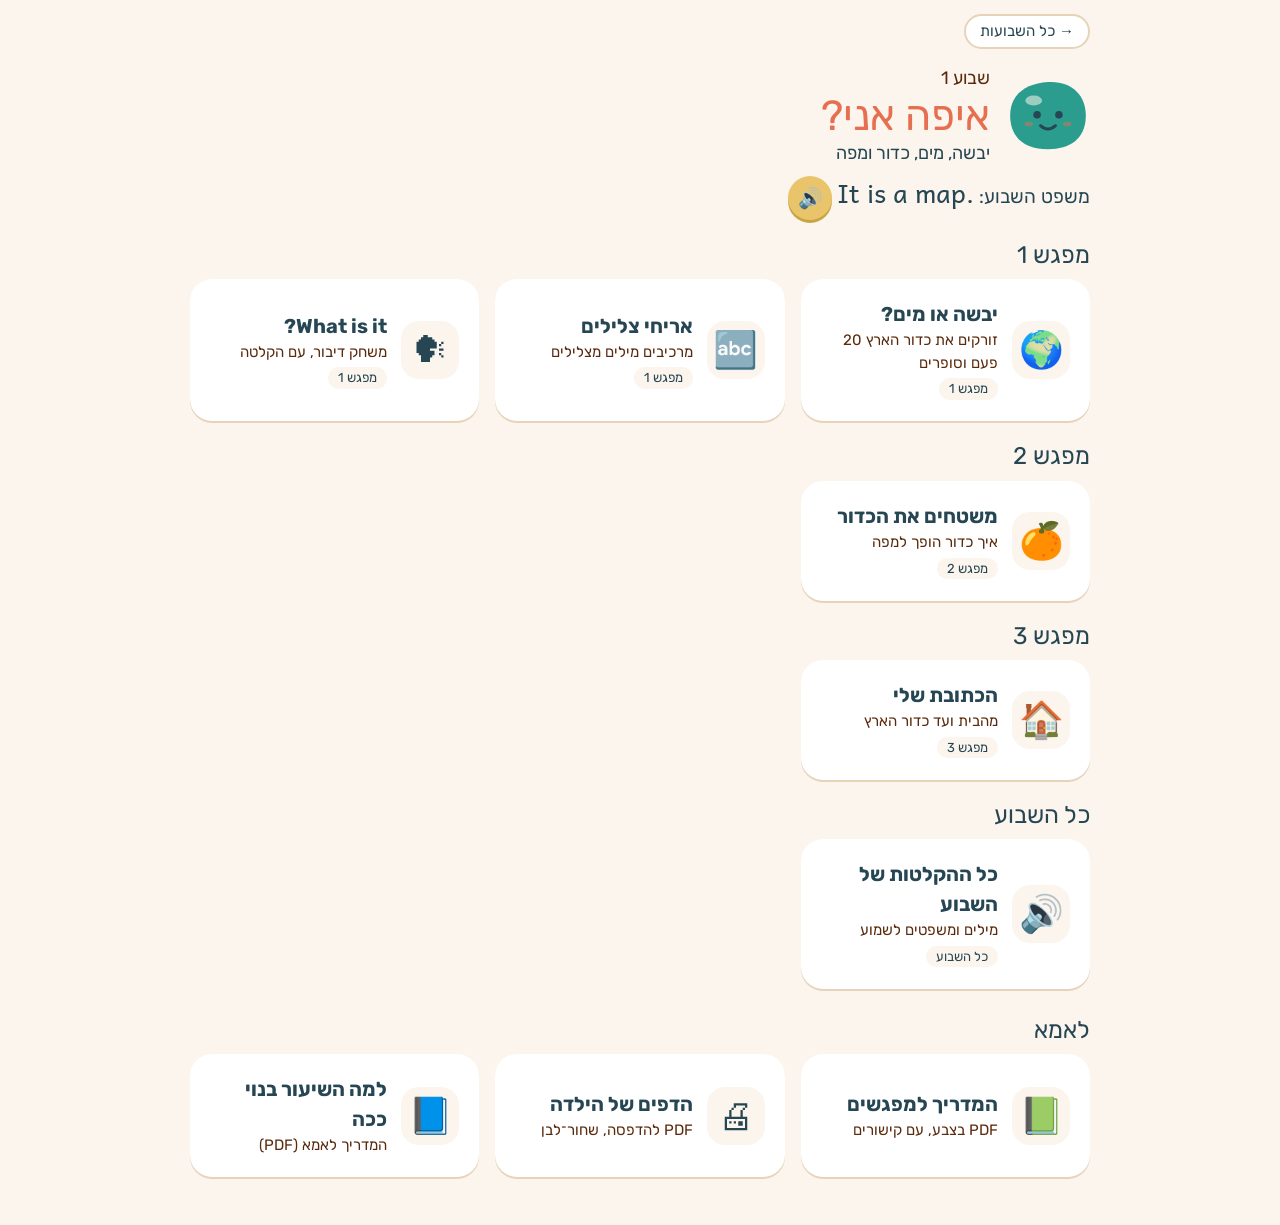
==== w1/index.html @ c3e4231c "Week 1 pilot: booklets, activities and link pages Co-Authored-By: Claude Opus 5.5 <noreply@anthropic" ====
<!doctype html>
<html lang="he" dir="rtl">
<head>
<meta charset="utf-8">
<meta name="viewport" content="width=device-width, initial-scale=1">
<title>שבוע 1 · איפה אני?</title>
<link rel="preconnect" href="https://fonts.googleapis.com">
<link href="https://fonts.googleapis.com/css2?family=Andika:wght@400;700&family=Rubik:wght@400;500;700&display=swap" rel="stylesheet">
<link rel="stylesheet" href="../css/site.css">
<script src="../js/common.js"></script>
<script src="../data/week-01.js"></script>
</head>
<body>
<div class="top"><a class="back" href="../">→ כל השבועות</a></div>
<main class="wrap" id="out"></main>
<script src="../js/week-page.js"></script>
</body>
</html>
---- css/site.css ----
/* האתר: פעילויות דיגיטליות ודפי קישורים. צבעוני (מסך), פלטת LevCatom. */
@font-face { font-family: "Pogo"; src: url("../assets/fonts/SKFPogo-Regular.otf"); }

:root {
  --coral: #E76F51; --sand: #F4A261; --gold: #E9C46A; --teal: #2A9D8F;
  --navy: #264653; --brown: #5A2A0C; --beige: #E6D3B9; --cream: #FBF5ED;
  --he: "Rubik", "Arial Hebrew", Arial, sans-serif;
  --en: "Andika", "Comic Sans MS", sans-serif;
}
* { box-sizing: border-box; margin: 0; padding: 0; }
html { -webkit-text-size-adjust: 100%; }
[hidden] { display: none !important; }
body {
  background: var(--cream); color: var(--navy);
  font-family: var(--he); font-size: 18px; line-height: 1.5;
  min-height: 100vh; padding: 0 16px 48px;
}
.en, [lang="en"] { font-family: var(--en); direction: ltr; unicode-bidi: isolate; }
h1, h2, .title { font-family: "Pogo", var(--he); font-weight: normal; line-height: 1.15; }
h1 { font-size: clamp(28px, 6vw, 42px); color: var(--coral); }
h2 { font-size: 24px; }
a { color: inherit; }

.top {
  max-width: 900px; margin: 0 auto; padding: 14px 0 10px;
  display: flex; align-items: center; gap: 12px; flex-wrap: wrap;
}
.top .back { text-decoration: none; font-size: 15px; background: #fff; border: 2px solid var(--beige); border-radius: 99px; padding: 4px 14px; }
.top .crumb { font-size: 15px; color: var(--brown); }
.wrap { max-width: 900px; margin: 0 auto; }
.lead { font-size: 19px; margin: 6px 0 18px; }

.btn {
  font: inherit; font-size: 20px; border: 0; cursor: pointer;
  background: var(--coral); color: #fff; border-radius: 99px; padding: 12px 26px;
  box-shadow: 0 4px 0 #b9533b; transition: transform .12s ease, box-shadow .12s ease;
  touch-action: manipulation; user-select: none;
}
.btn:active { transform: translateY(3px); box-shadow: 0 1px 0 #b9533b; }
.btn.alt { background: #fff; color: var(--navy); box-shadow: 0 4px 0 var(--beige); border: 2px solid var(--beige); }
.btn.alt:active { box-shadow: 0 1px 0 var(--beige); }
.btn.teal { background: var(--teal); box-shadow: 0 4px 0 #1d7368; }
.btn:disabled { opacity: .4; cursor: default; }
.btn-row { display: flex; gap: 12px; flex-wrap: wrap; justify-content: center; margin: 14px 0; }

.card {
  background: #fff; border-radius: 26px; padding: 20px;
  box-shadow: 0 2px 0 var(--beige), 0 10px 30px rgba(38,70,83,.06);
}
.say {
  font-family: var(--en); direction: ltr; font-size: clamp(30px, 7vw, 46px);
  display: inline-flex; align-items: center; gap: 12px;
}
.speak {
  border: 0; background: var(--gold); width: 54px; height: 54px; border-radius: 50%;
  font-size: 26px; cursor: pointer; flex: none; box-shadow: 0 3px 0 #c9a443;
}
.speak.slow { background: #fff; border: 2px solid var(--gold); box-shadow: none; font-size: 22px; width: 46px; height: 46px; }
.speak:active { transform: translateY(2px); }

.hint { font-size: 15px; color: var(--brown); background: #fff; border: 2px dashed var(--beige); border-radius: 14px; padding: 8px 14px; }

/* סקווישי */
.squishy { display: inline-block; }
.squishy.bounce { animation: squish .7s cubic-bezier(.3,1.6,.5,1); }
@keyframes squish {
  0% { transform: scale(1, 1); }
  30% { transform: scale(1.25, .75); }
  60% { transform: scale(.9, 1.12); }
  100% { transform: scale(1, 1); }
}
.shake { animation: shake .4s ease; }
@keyframes shake { 25% { transform: translateX(-6px); } 75% { transform: translateX(6px); } }

/* כרטיסי קישורים */
.links { display: grid; grid-template-columns: repeat(auto-fill, minmax(250px, 1fr)); gap: 16px; }
.link {
  display: flex; gap: 14px; align-items: center; text-decoration: none;
  background: #fff; border-radius: 22px; padding: 18px; border: 2px solid transparent;
  box-shadow: 0 2px 0 var(--beige); transition: transform .15s ease, border-color .15s ease;
}
.link:hover { transform: translateY(-2px); border-color: var(--sand); }
.link .ic { font-size: 36px; width: 58px; height: 58px; border-radius: 18px; display: grid; place-items: center; background: var(--cream); flex: none; }
.link b { display: block; font-size: 20px; }
.link small { display: block; color: var(--brown); font-size: 15px; }
.link .tag { font-size: 13px; background: var(--cream); border-radius: 99px; padding: 1px 10px; display: inline-block; margin-top: 4px; }

@media (prefers-reduced-motion: reduce) {
  *, *::before, *::after { animation: none !important; transition: none !important; }
}
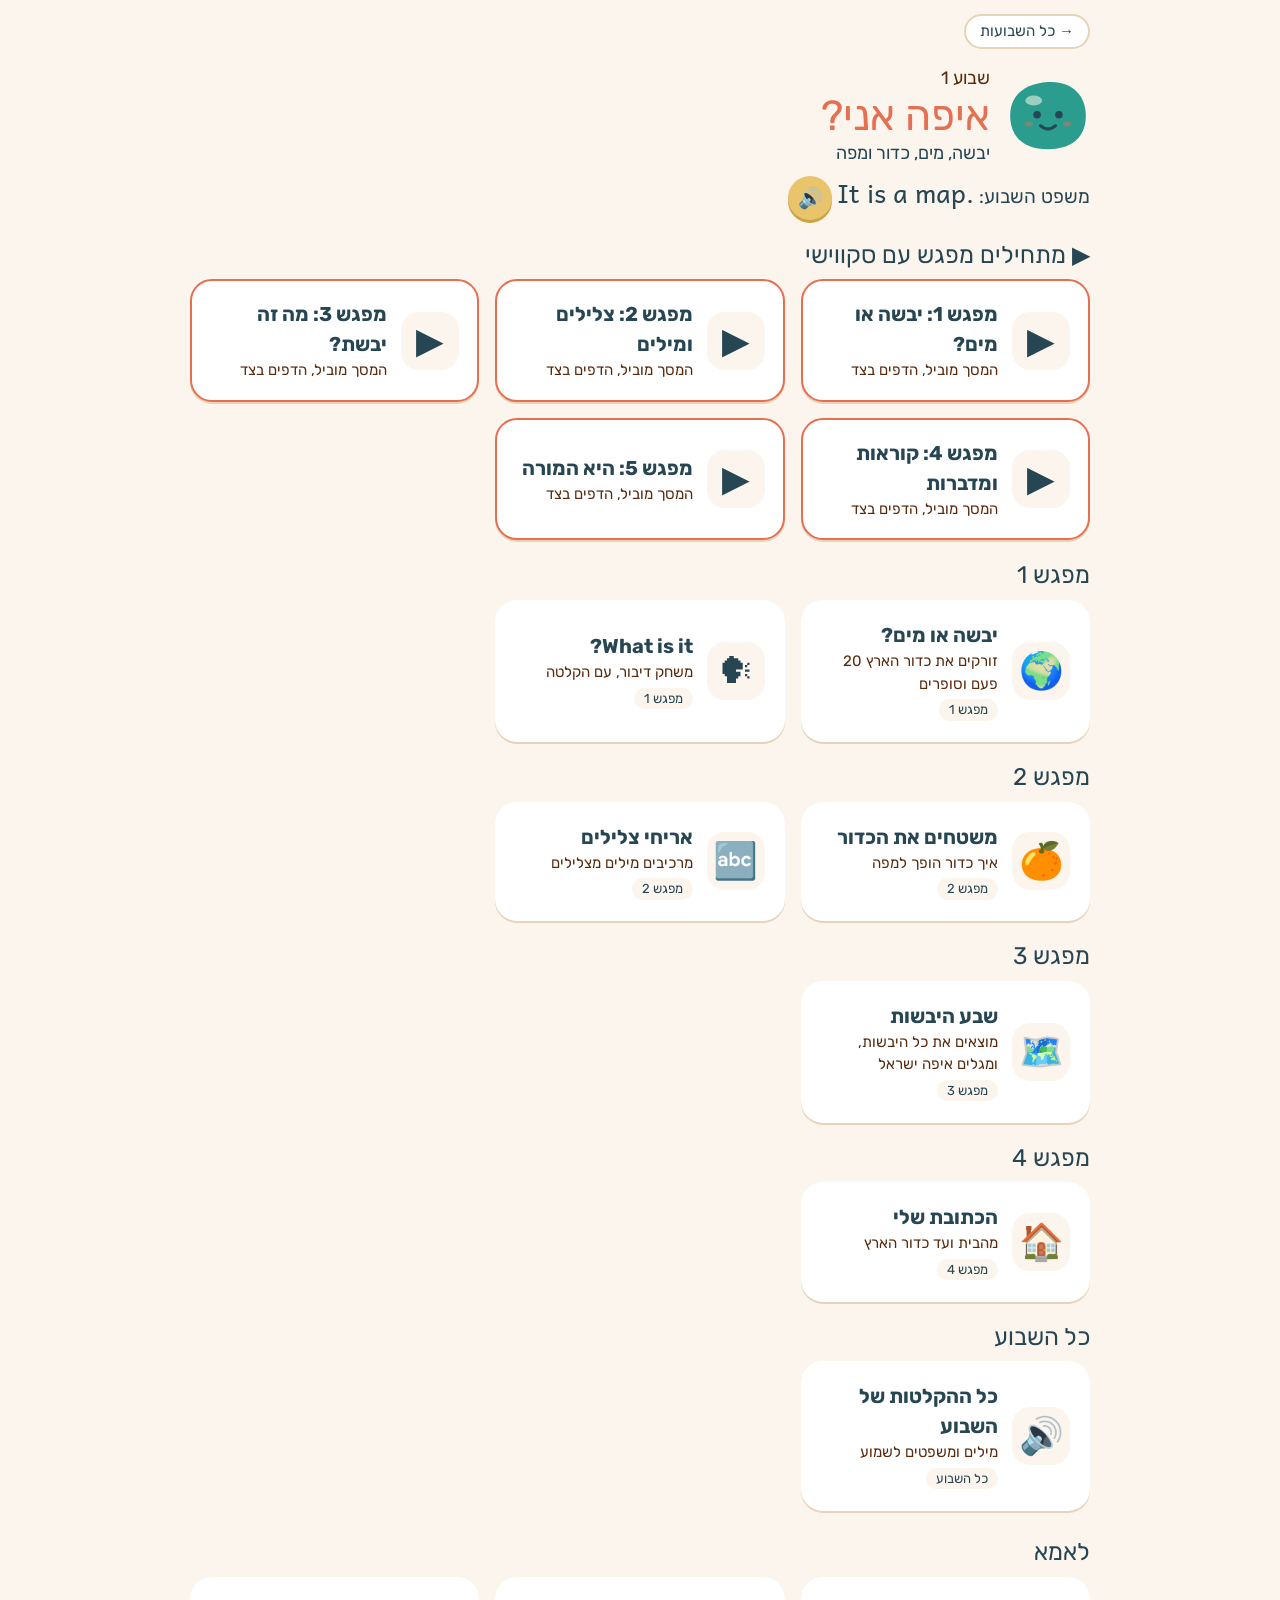
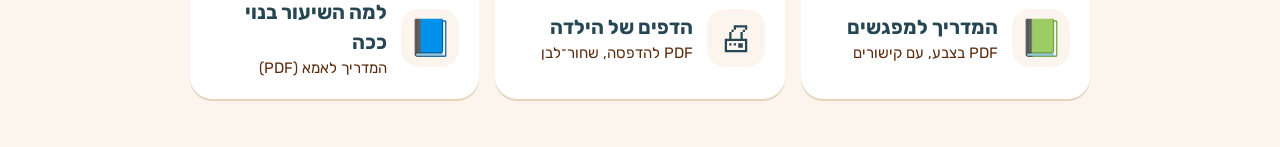
==== commit 3c4c2934: "Connect remote tracking (Supabase, insert-only), cache-busting asset versions Co-Authored-By: Claude" ====
--- a/w1/index.html
+++ b/w1/index.html
@@ -6,13 +6,13 @@
 <title>שבוע 1 · איפה אני?</title>
 <link rel="preconnect" href="https://fonts.googleapis.com">
 <link href="https://fonts.googleapis.com/css2?family=Andika:wght@400;700&family=Rubik:wght@400;500;700&display=swap" rel="stylesheet">
-<link rel="stylesheet" href="../css/site.css">
-<script src="../js/common.js"></script>
-<script src="../data/week-01.js"></script>
+<link rel="stylesheet" href="../css/site.css?v=4">
+<script src="../js/common.js?v=4"></script>
+<script src="../data/week-01.js?v=4"></script>
 </head>
 <body>
 <div class="top"><a class="back" href="../">→ כל השבועות</a></div>
 <main class="wrap" id="out"></main>
-<script src="../js/week-page.js"></script>
+<script src="../js/week-page.js?v=4"></script>
 </body>
 </html>
--- a/css/site.css
+++ b/css/site.css
@@ -88,3 +88,7 @@
 @media (prefers-reduced-motion: reduce) {
   *, *::before, *::after { animation: none !important; transition: none !important; }
 }
+
+/* בתוך נגן המפגש */
+.embed body { padding-top: 10px; }
+.embed .top, .embed main > h1, .embed main > .lead { display: none !important; }
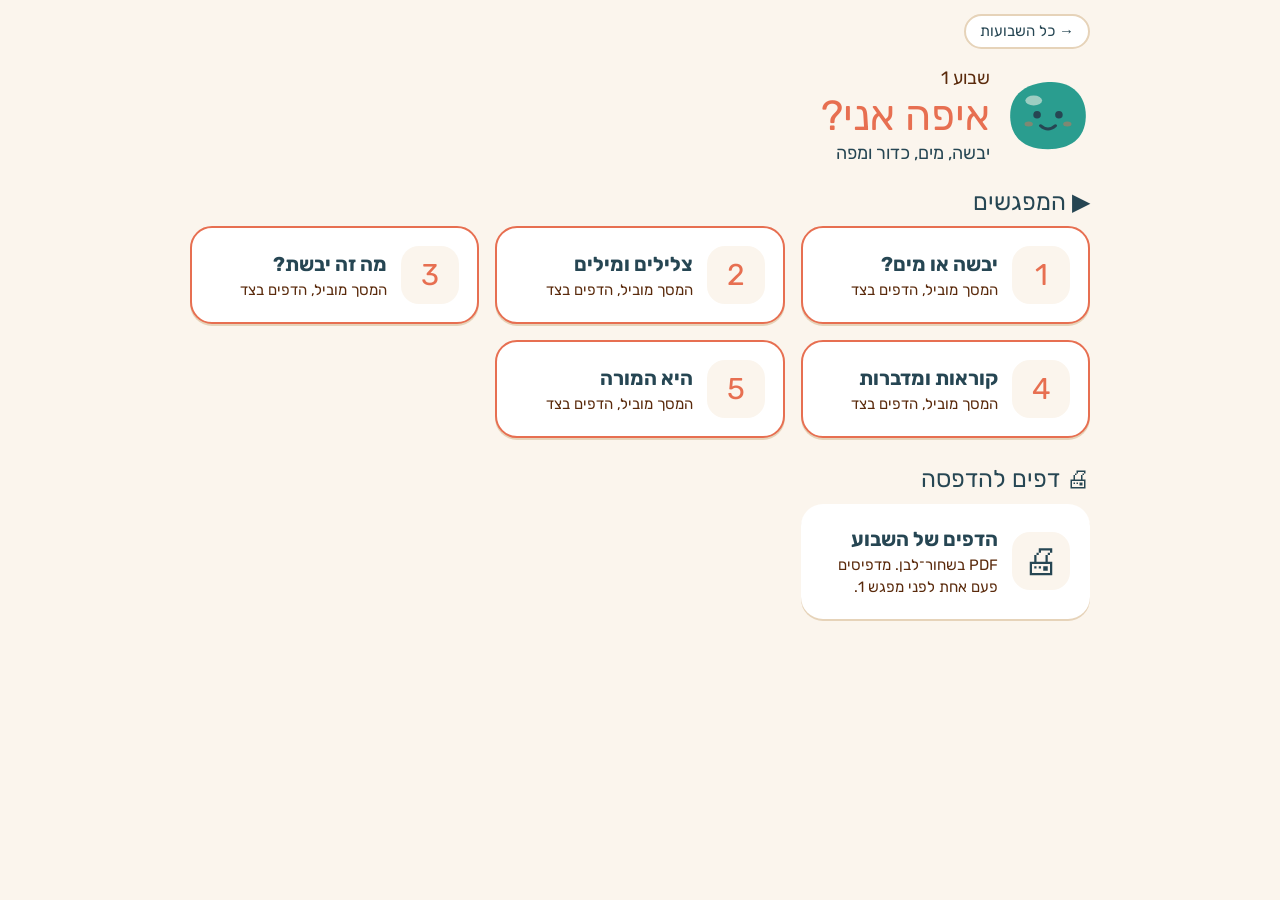
==== commit b37a55bc: "Week page: only the 5 sessions and the printable pages Co-Authored-By: Claude Opus 5.5 <noreply@anth" ====
--- a/w1/index.html
+++ b/w1/index.html
@@ -6,13 +6,13 @@
 <title>שבוע 1 · איפה אני?</title>
 <link rel="preconnect" href="https://fonts.googleapis.com">
 <link href="https://fonts.googleapis.com/css2?family=Andika:wght@400;700&family=Rubik:wght@400;500;700&display=swap" rel="stylesheet">
-<link rel="stylesheet" href="../css/site.css?v=4">
-<script src="../js/common.js?v=4"></script>
-<script src="../data/week-01.js?v=4"></script>
+<link rel="stylesheet" href="../css/site.css?v=5">
+<script src="../js/common.js?v=5"></script>
+<script src="../data/week-01.js?v=5"></script>
 </head>
 <body>
 <div class="top"><a class="back" href="../">→ כל השבועות</a></div>
 <main class="wrap" id="out"></main>
-<script src="../js/week-page.js?v=4"></script>
+<script src="../js/week-page.js?v=5"></script>
 </body>
 </html>
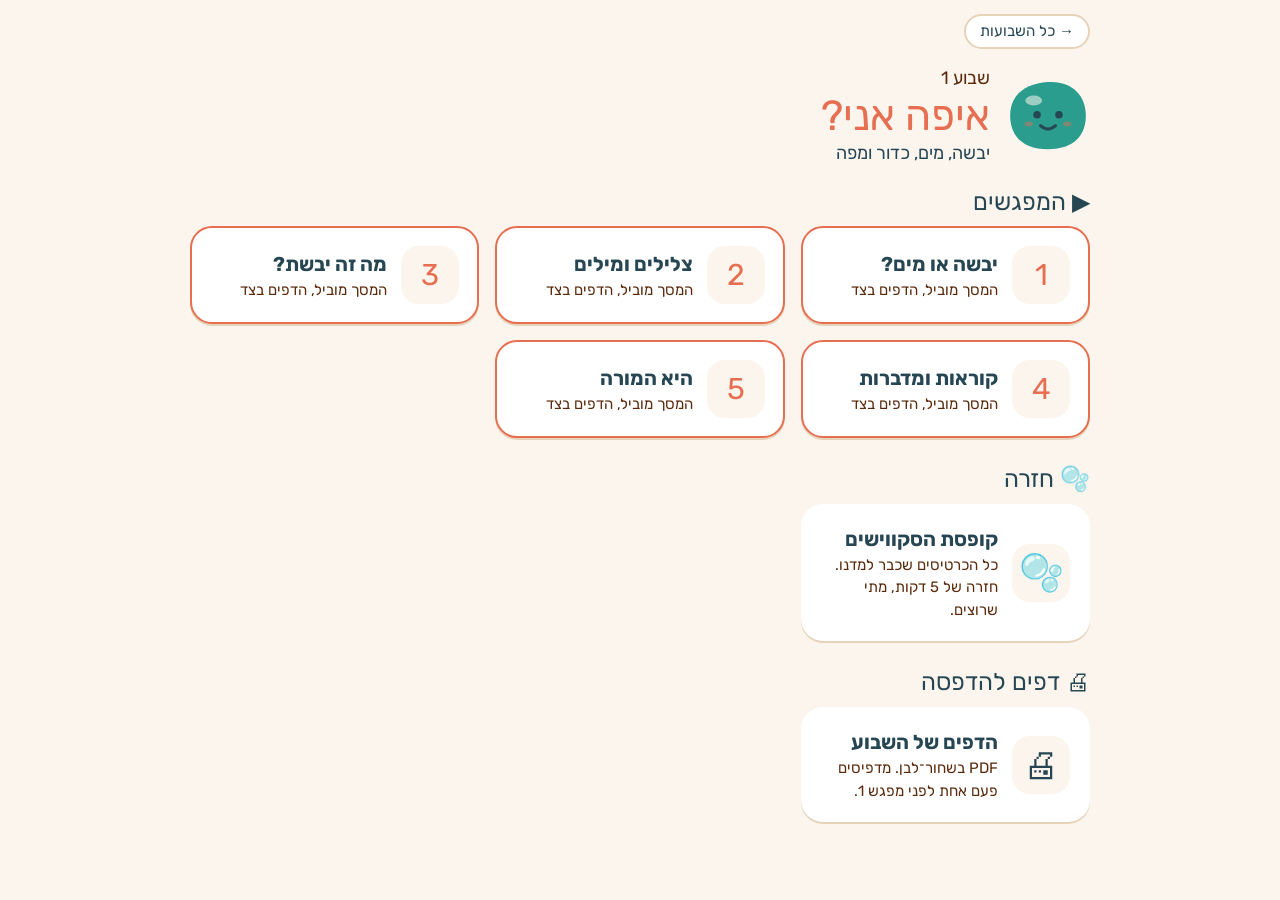
==== commit 0690b80b: "Self-check instead of right/wrong, card timing fixes (What is it, I/a), card bank for free review Co" ====
--- a/w1/index.html
+++ b/w1/index.html
@@ -6,13 +6,13 @@
 <title>שבוע 1 · איפה אני?</title>
 <link rel="preconnect" href="https://fonts.googleapis.com">
 <link href="https://fonts.googleapis.com/css2?family=Andika:wght@400;700&family=Rubik:wght@400;500;700&display=swap" rel="stylesheet">
-<link rel="stylesheet" href="../css/site.css?v=5">
-<script src="../js/common.js?v=5"></script>
-<script src="../data/week-01.js?v=5"></script>
+<link rel="stylesheet" href="../css/site.css?v=7">
+<script src="../js/common.js?v=7"></script>
+<script src="../data/week-01.js?v=7"></script>
 </head>
 <body>
 <div class="top"><a class="back" href="../">→ כל השבועות</a></div>
 <main class="wrap" id="out"></main>
-<script src="../js/week-page.js?v=5"></script>
+<script src="../js/week-page.js?v=7"></script>
 </body>
 </html>
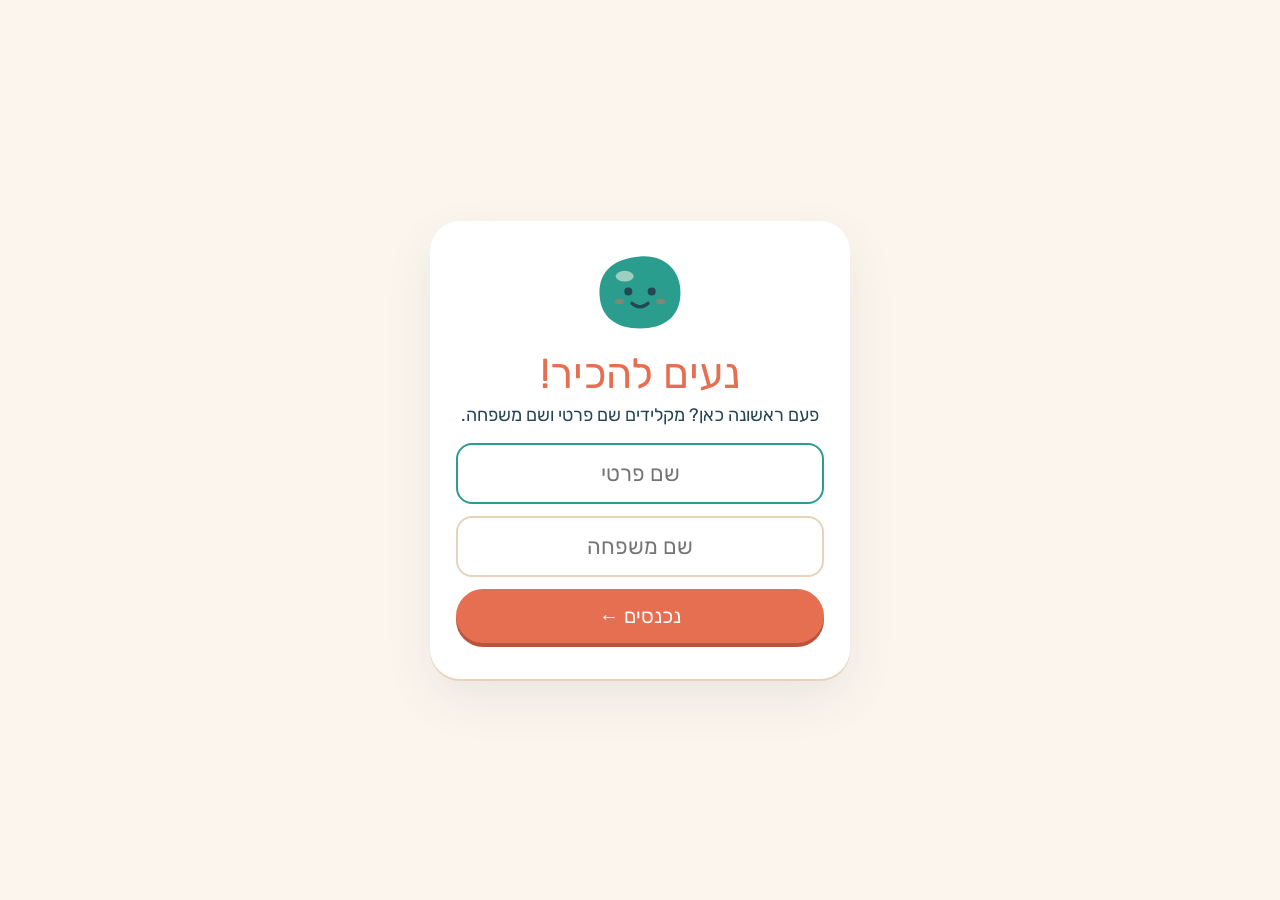
==== commit e94608cf: "Student login by name with separate progress and cards per student Co-Authored-By: Claude Opus 5.5 <" ====
--- a/w1/index.html
+++ b/w1/index.html
@@ -6,13 +6,14 @@
 <title>שבוע 1 · איפה אני?</title>
 <link rel="preconnect" href="https://fonts.googleapis.com">
 <link href="https://fonts.googleapis.com/css2?family=Andika:wght@400;700&family=Rubik:wght@400;500;700&display=swap" rel="stylesheet">
-<link rel="stylesheet" href="../css/site.css?v=7">
-<script src="../js/common.js?v=7"></script>
-<script src="../data/week-01.js?v=7"></script>
+<link rel="stylesheet" href="../css/site.css?v=8">
+<script src="../js/common.js?v=8"></script>
+<script src="../js/profile.js?v=8"></script>
+<script src="../data/week-01.js?v=8"></script>
 </head>
 <body>
-<div class="top"><a class="back" href="../">→ כל השבועות</a></div>
+<div class="top"><a class="back" href="../">→ כל השבועות</a><span id="badge" style="margin-inline-start:auto"></span></div>
 <main class="wrap" id="out"></main>
-<script src="../js/week-page.js?v=7"></script>
+<script src="../js/week-page.js?v=8"></script>
 </body>
 </html>
--- a/css/site.css
+++ b/css/site.css
@@ -92,3 +92,14 @@
 /* בתוך נגן המפגש */
 .embed body { padding-top: 10px; }
 .embed .top, .embed main > h1, .embed main > .lead { display: none !important; }
+
+/* כניסה לפי שם */
+.gate { position: fixed; inset: 0; z-index: 50; background: var(--cream); display: grid; place-items: center; padding: 16px; }
+.gate-card { background: #fff; border-radius: 30px; padding: 30px 26px; max-width: 420px; width: 100%; text-align: center; box-shadow: 0 2px 0 var(--beige), 0 20px 50px rgba(38,70,83,.08); }
+.gate-card form { display: flex; flex-direction: column; gap: 12px; }
+.gate-card input { font: inherit; font-size: 22px; padding: 12px 16px; border: 2px solid var(--beige); border-radius: 16px; text-align: center; }
+.gate-card input:focus { outline: none; border-color: var(--teal); }
+.gate-msg { font-size: 26px; font-weight: 500; color: var(--teal); margin-top: 6px; }
+.gate-msg small { font-size: 17px; color: var(--brown); font-weight: 400; }
+.who-badge { font-size: 15px; background: #fff; border: 2px solid var(--beige); border-radius: 99px; padding: 4px 6px 4px 14px; display: inline-flex; gap: 8px; align-items: center; }
+.linkbtn { font: inherit; font-size: 14px; border: 0; background: var(--cream); border-radius: 99px; padding: 2px 10px; cursor: pointer; color: var(--brown); }
